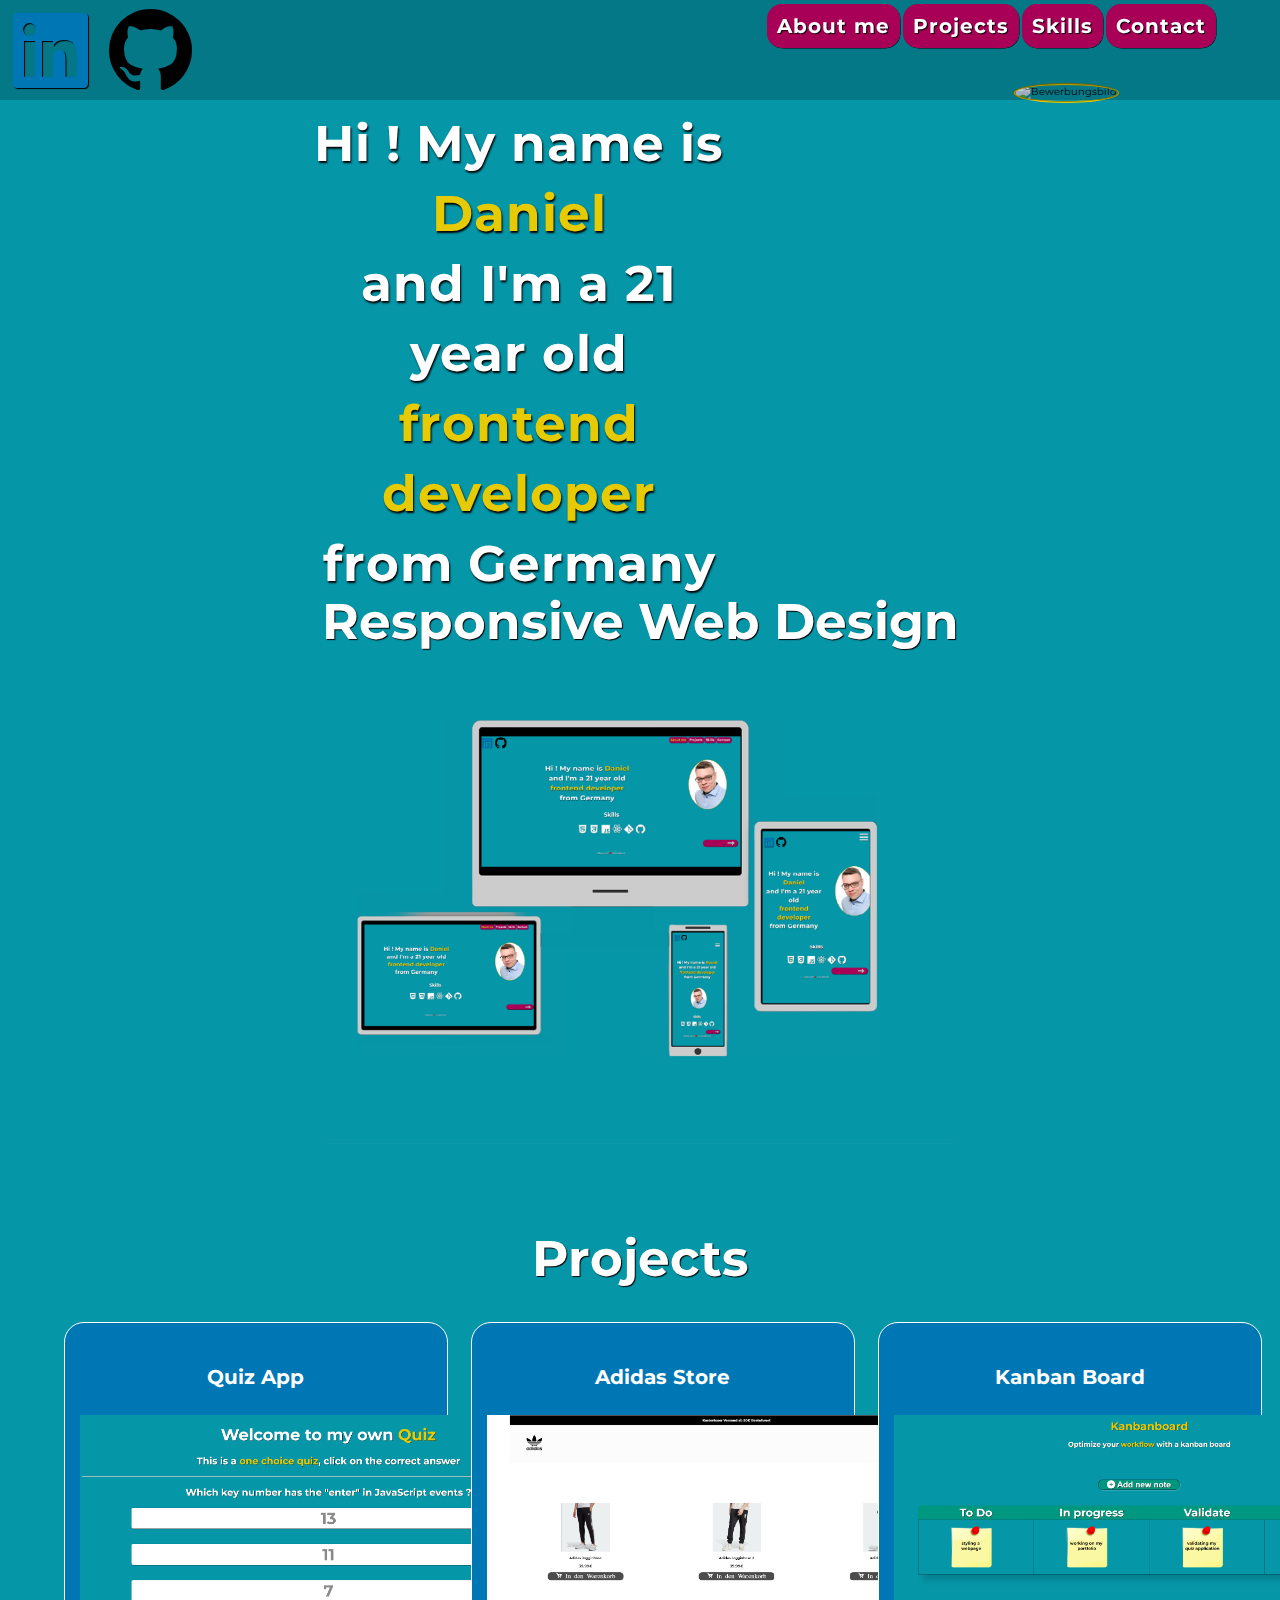
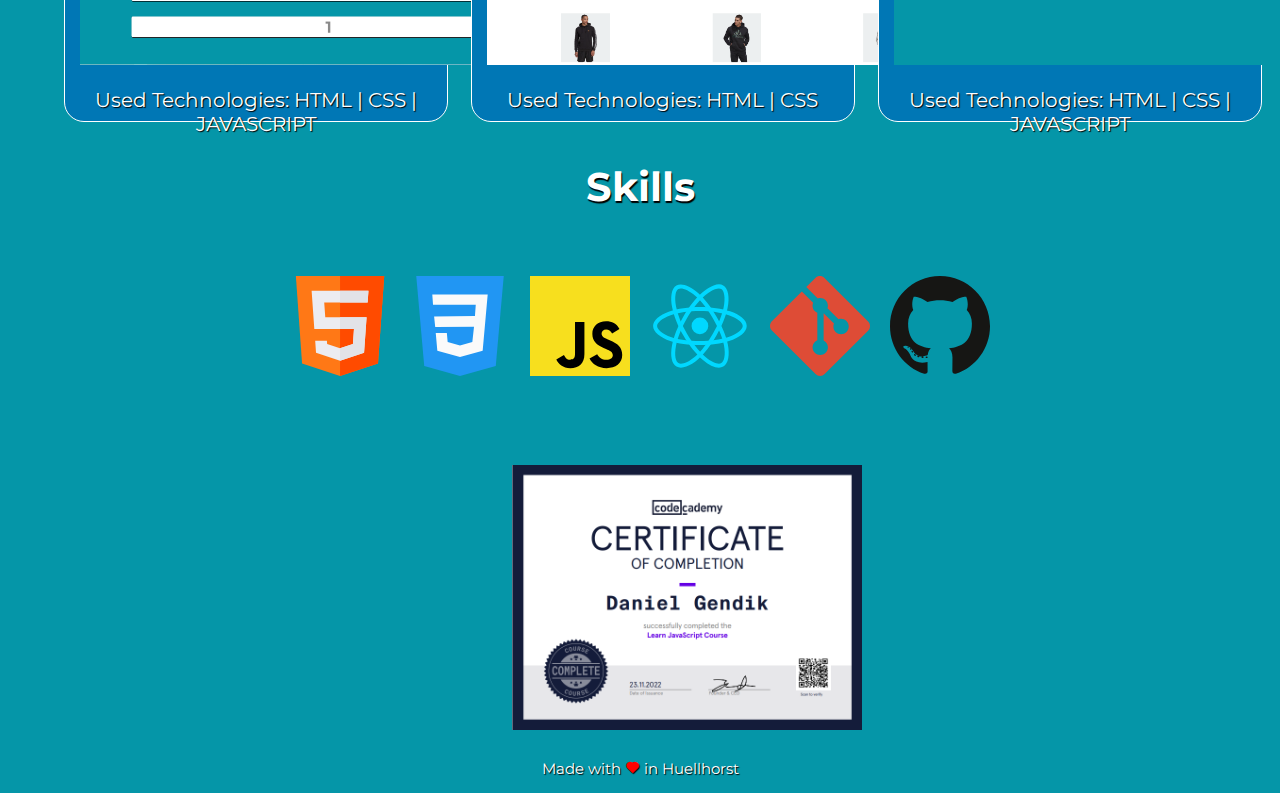
==== About me page/index.html @ 21ea40fb "final" ====
<!DOCTYPE html>
<html lang="en">
<head>
    <style>
        @import url('https://fonts.googleapis.com/css2?family=Lato:ital,wght@0,900;1,700;1,900&family=Montserrat:ital,wght@0,100;0,200;0,300;0,400;0,500;0,600;0,700;0,900;1,100;1,200;1,300;1,400;1,500;1,600;1,700;1,800;1,900&family=Poppins:wght@400;500;600;700&family=Quicksand:wght@300;400;500;600;700&family=Rubik+Dirt&display=swap');
        </style>
    <meta charset="UTF-8">
    <meta http-equiv="X-UA-Compatible" content="IE=edge">
    <meta name="viewport" content="width=device-width, initial-scale=1.0">
    <link rel="stylesheet" href="style.css">
    <link href='https://unpkg.com/boxicons@2.1.2/css/boxicons.min.css' rel='stylesheet'>
    <link rel="icon" type="image/x-icon" href="favicon-32x32.png">
    <script src="https://kit.fontawesome.com/0b2e7c2d7b.js" crossorigin="anonymous"></script>
    
    <title>Daniel Adrian Gendik | Homepage</title>
</head>
<body>
                
        <div class="github-linkedin-ctn">
    <a href="https://www.linkedin.com/in/daniel-gendik-b7b277254/" target="_blank"><i class='bx bxl-linkedin-square' id="linkedin"></i></a>
    <a href="https://github.com/danielgen01?tab=repositories" target="_blank"><i class='bx bxl-github' id="github-icon-href" title="github"></i></a>
        </div>



        <!-- NavBar on top right DESKTOP-->
    
    <nav>

       

        <ul id="navs">
        <a href="#aboutme">About me</a> 
        <a href="#projects">Projects</a>
        <a href="#skills">Skills</a>
        <a href=mailto:gendik38@gmail.com title="mailtoDaniel">Contact</a>
    </ul>



</nav>
    <!-- MOBILE PHONE MENU ICON -->
        
    <i class='bx bx-menu' id="menu-icon"></i>                                                     
    <div class="nav-bar-phone">
    <a href="#aboutme">About me</a>
    <a href="#projects">Projects</a>
    <a href="#skills">Skills</a>
    <a href=mailto:gendik38@gmail.com title="mailtoDaniel">Contact</a>

</div>
    
       



    <script>
        
          

        let toggleStatus = 0;
        
        let menuButton = document.getElementById('menu-icon');
        let menuList = document.querySelector('.nav-bar-phone');

        menuButton.addEventListener('click', ()=>{
            if(toggleStatus === 0){
                menuList.style.display = 'block';
                toggleStatus = 1;
            }else if(toggleStatus === 1){
                menuList.style.display = 'none';
                toggleStatus = 0;
            }
        });

          
 
 



 
 </script>
    
   
    

                    <!-- My person description in middle  -->

           
                
                    
                    
                <div id="aboutme" class="col-s-7 col-7">
                    <h2 id="description">Hi ! My name is  <span style="color: #e6cb04">Daniel</span><br> and I'm a 21 year old <br>
                        <span style="color: #e6cb04">frontend developer</span><br>from Germany</h2>

                    </div>
                    <!-- Picture for applying -->

                   
                        <div class="col-s-5 col-5" id="img-ctn">
            
                
                    <img src="Bewerbungsbild.jpg"
                    class="bewerbungsbild"
                    id="bewerbungsbild"
                    alt="Bewerbungsbild"
                 
                    />                         
                        </div>
                       
                        <div class="null">
                            <h1>TEst</h1>
                        </div>
            
                 <div class="responsive-design-ctn col-s-12 col-12" > 
                    <h1>Responsive Web Design</h1>

                <img src="Responsive Design Bewerbungspage.png" id="responsive-design-img">

            </div>


                <h1>Projects</h1>
            <div class="projects-ctn" id="projects">
                

                <div class="col-s-4 col-4 project1-ctn" >
                    <h4 style="color: #ffffff; text-align: center; font-size: 2rem; ">Quiz App</h4>
                <a href="https://quizappdanielg.netlify.app" target="_blank"><img src="quizapp.PNG" style="height:25rem ; text-align: center;"></a>
                <p style="font-size: 2rem; color: white; text-align: center; text-shadow: 1px 1px 1px #000000;">Used Technologies: HTML  |   CSS   |   JAVASCRIPT</p>

                 </div>

                 <div class="col-s-4 col-4 project1-ctn">
                    <h4 style="color: #ffffff; text-align: center; font-size: 2rem; ">Adidas Store</h4>
                    <a href="https://adidasstoredanielg.netlify.app" target="_blank"><img src="adidas store.PNG" style="height:25rem ; text-align: center;"></a>
                    <p style="font-size: 2rem; color: white; text-align: center; text-shadow: 1px 1px 1px #000000;">Used Technologies: HTML  |   CSS   </p>
    
                     </div>

                 <div class="col-s-4 col-4 project1-ctn">
                    <h4 style="color: #ffffff; text-align: center; font-size: 2rem; ">Kanban Board</h4>
                    <a href="https://daniel-gendik-kanban.netlify.app" target="_blank"><img src="kanbanapp screenshot.PNG" style="height:25rem ; text-align: center;"></a>
                    <p style="font-size: 2rem; color: white; text-align: center; text-shadow: 1px 1px 1px #000000;">Used Technologies: HTML  |   CSS   |   JAVASCRIPT</p>
    
                     </div>

                     



            </div>  <!-- Ende vom gesamten Div 'projects-ctn' -->


                  <!-- My skills + icons -->
                   
                        
                  <h3 style="text-align: center; " id="skillsh3"> Skills</h3>
                  <div class="skills-ctn col-s-12 col-12" id="skills">
                    
                    
                    <div class="skills-icons">
                        
                        <a href="https://de.wikipedia.org/wiki/Hypertext_Markup_Language" target="_blank"><img title="HTML" src="HTML Logo.svg" class="logo" ></a>
                        <a href="https://de.wikipedia.org/wiki/Cascading_Style_Sheets" target="_blank"><img title="CSS"  src="CSS Logo.svg" class="logo"></a>
                        <a href="https://en.wikipedia.org/wiki/JavaScript" target="_blank"><img title="JAVASCRIPT"  src="JS Logo.svg" class="logo"></a>
                        <a href="https://de.wikipedia.org/wiki/React" target="_blank"><img title="REACT"  src="React Logo.svg" class="logo"></a>
                        <a href="https://de.wikipedia.org/wiki/Git" target="_blank"><img title="GIT"  src="Git Logo.svg" class="logo"></a>
                        <a href="https://de.wikipedia.org/wiki/GitHub" target="_blank"><img title="GITHUB"  src="Github Logo.svg" class="logo"></a>
                </div>

                </div>
            
          
                            
                    <div class="certificates-ctn">
                        
                <a href="https://ibb.co/TvRtsTZ" target="_blank"> <img src="javascript certificate png.PNG" 
                    style="max-width: 35rem; max-height: auto; margin-left: 40%; margin-top: 5%;" id="certificate"></a>                   
                        </div>

        

    <footer> 
    <p id="made">Made with <i class='bx bxs-heart' id="heart" ></i > in Huellhorst</p>
    </footer>

    
</body>
---- About me page/style.css ----
*{
    box-sizing: border-box;
 }
 
/*
 colors:{
    ||   0596A8 -- Background
    ||   #e6cb04 -- yellow for accents
    ||  #A80056 --  magenta for accents
    ||   #5C0933 --  dark violet for accents
  ||
 }

 */
html{
  font-size: 10px;
}
body{
   
    background-color: #0596A8;
    margin:0; 
    font-family: 'Montserrat', sans-serif;
}


nav{
  display: flex;
  justify-content: flex-end;
  padding-top: 0.3%;
  margin-bottom: 5%;
 
  
  
}

#linkedin{
  color: #0077b5	;
  font-size: 10rem;
  float: left;
  text-shadow: 1px 1px 1px #000000;
   
  
}

.github-linkedin-ctn a:hover{
  background-color: #e6cb04;
}

.github-linkedin-ctn{
  position: fixed;
 
  
}


nav a{
  padding:10px;
  color:white;
  text-decoration: none;
  font-size: 20px;
  background-color: #A80056;
  border-radius: 1.5rem;
  letter-spacing: 0.1rem;
  box-shadow: 0.5px 0.5px 0.5px  #000000;
  font-weight: bold;
  text-shadow: 1px 1px 1px #000000;
 

}

nav a:hover{
  color: #e6cb04;
  transition: all 400ms ease-in ;
  box-shadow: 0.2rem 0.2rem 1rem lightblue;
  cursor: pointer;
  
}







#navs{
 margin-right: 5%;
  display: none;
  position: fixed;
  
 
 
}





#name{
  display: flex;
  justify-content: center;
  color: white;
  text-shadow: 1px 2px 1px #000000;
  font-size: 3rem;
}
    
#bewerbungsbild{
  border-radius: 50%;
  margin-left:50%;
  border:0.2rem groove #e6cb04;
  overflow: hidden;
  height: 35rem;
  width: auto;
  
  

  
}
  
#aboutme{
  padding-top: 0%;
  display: flex;
  justify-content: center;
  float:left;
  height:38rem;
 

}
h2{
  text-align: center;
  color: #ffffff;
  text-shadow:  1px 1.5px 2px #000000;
  font-size: 5rem;
  line-height: 7rem;
  letter-spacing: 0.1rem;

}

#aboutme p{
  text-align: center;
  color: white;
  text-shadow:  1px 2px 1px #000000;
  font-size: 2rem;
  z-index: 1;
 

}

h3{
 
  font-size: 4rem;
  color: white;
  text-shadow:  1px 2px 1px #000000;

}

.skills-ctn{
 
  color: white;
  text-align: center;
  height: 25rem;
  
}



.skills-icons {
 max-width: 10rem;
 max-height: 10rem;
 gap:20%;
 text-shadow: 1px 1px 1px #000000;
 display: flex;
 justify-content: center;
 
 
 
}

.logo{
  width: 10rem !important;
}



.skills-ctn{
  display: flex;
  justify-content: center;
  align-items: center; 
  padding-top: 5rem;
  height: 15rem;
}

.skills-icons :hover{
box-shadow: 0.2rem 0.2rem 1rem #e6cb04;
}




#made{
  color: white;
  text-shadow: 1px 1px 1px black;
  text-align: center;
  margin-top: 2%;
  font-size: 1.5rem;
}

#heart{
  color: red;
}

.arrow a{
  text-decoration: none;
}

#arrow-icon{
  display: flex;
  justify-content: flex-end;
  margin-right:10%;
}
    

#description{
 text-align: center;

}

#img-ctn{
 float:right;
 height: 38rem;
  
}



#menu-icon{
  font-size: 10rem;
  color: #ffffff;
  text-shadow: 1px 1px 1px #000000;
  display: block;
  float: right;
  z-index: 1050;
  position: fixed;
  right: 0%;
  
  
  
}

#menu-icon:hover{
  cursor: pointer;
 
}

#menu-icon:active{
  cursor: pointer;
  color: #e6cb04;
}

.nav-bar-phone{
  background-color: rgba(0, 0, 0, 0.9);
  height: 50rem;
  width: 90%;
  z-index: 100;
  margin:0;
  padding: 0;
  margin-top: 15%;
  overflow: visible;
  flex-wrap: nowrap;
  gap:5px;
  display: none;
  border-radius: 2rem;
  position: fixed;
  
  
  }

.nav-bar-phone a{
  display: block;
  justify-content: center;
  align-items: center;
  font-size: 4rem;
  color: #ffffff;
  display: flex;
  padding: 1rem;
  z-index: 100;
  padding-top:6%;
  text-decoration: none;
  
 
 
  
}

.nav-bar-phone a:hover{
  color: #e6cb04;
}


.nav-bar-phone a:active{
  color: #e6cb04;
  transform: translateY(0);
}

 a.active {
  color:#e6cb04 ;
}

#github-icon-href {
  color: #000000	;
  font-size: 10rem;
  float: left;
  
  
  
}
.null{
  visibility: hidden;
}

.responsive-design-ctn{
  text-align: center;
  color: white;
  font-size: 2rem;
  text-shadow: 1px 1px 1px #000000;
  margin-bottom: 5%;
  
  
  
}
#responsive-design-img{
  max-width: 50%;
  max-height: 30%;
  
}

.projects-ctn{
  height: 40rem;
  display: flex;
  width: 90%;
  margin-left:5%;
  gap: 2%;
}

h1{
  font-size: 5rem;
  color: white;
  text-shadow: 1px 1px 1px #000000;
  text-align: center;
  
}

.project1-ctn{
  border: 1px solid #ffffff;
  background-color: #0077b5;
  border-radius: 2rem;
 
}

.project1-ctn:hover{
  background-color: #0a0a0a;
  box-shadow: 1px 1px 1px #000000;
}


 [class*="col-"] {
    padding: 1.5rem;
    

   
    
  }
  
  @media only screen and (min-width: 300px) and (max-width: 480px) {    
/* For mobile phones: */
[class*="col-"] {
    width: 100%;
    margin-top: 10%;
    

    
  }



  html{
    font-size: 5.5px;
    margin-right:5%;
    margin-left:5%;
  }



 

  h2{
    letter-spacing: normal;
  }

    #bewerbungsbild{
      right: 50%;
      height: auto;
      width: auto;
      margin-bottom: 20%;
      
    }

    #img-ctn{
      padding-right: 30%;
      display: flex;
      align-items: center;
      
    }

    #arrows{
      margin-top: 4%;
    }
      
    .arrow{
      width: 20rem;
      height: auto;
    }

  nav{
    width:100%;
    
  
    }

  #aboutme{
    display: flex;
    justify-content: center;
  }

  #made{
    font-size: 3rem;
  }

  #linkedin{
  margin-top: 10%;
  }

  #github-icon-href{
    margin-top: 10%;
  }

  .projects-ctn{
    flex-wrap: wrap;
    margin-bottom: 120%;
  }
  #certificate{
   display: none;
  }

  .skills-icons{
    margin-bottom: 10% !important;
    max-height: 10rem;
    max-width: 10rem;
    float: left;
  }

  #skillsh3{
    padding-top: 70% !important; 
  }
 
  }
  

  



   /* For tablets: */

@media only screen and (min-width: 481px) and (max-width: 950px) {

  [class*="col-"] {
    width: 100%;
    margin-top: 10%;
    

    
  }

   
    .col-s-1 {width: 8.33%;}
    .col-s-2 {width: 16.66%;}
    .col-s-3 {width: 25%;}
    .col-s-4 {width: 33.33%;}
    .col-s-5 {width: 41.66%;}
    .col-s-6 {width: 50%;}
    .col-s-7 {width: 58.33%;}
    .col-s-8 {width: 66.66%;}
    .col-s-9 {width: 75%;}
    .col-s-10 {width: 83.33%;}
    .col-s-11 {width: 91.66%;}
    .col-s-12 {width: 100%;}



    
  html{
    font-size: 8.5px;
    margin-right:5%;
    margin-left:5%;
  }
  .projects-ctn{
    display: flex;
    flex-direction: column;
    margin-bottom: 120%;
    
    
  }
.project1-ctn{
  display: flex;
  width: 100%;
}

.project1-ctn h4{
  display: flex;
  align-items: center;
  margin-right: 1%;
}

.project1-ctn p{
  font-size: 1.6rem !important;
}
  #navs{
    display: none;
  }

  #linkedin{
  margin-top: 5%;
  }

  #github-icon-href{
    margin-top: 5%;
  }
 
 

 #img-ctn{
  padding-right: 25%;
 }

 #bewerbungsbild{
  height: 40rem;
  width: auto;
 }

 .skills-icons h3{
  padding-top: 80%;
 }

 #certificate{
  display: none;
 }

  }

    

  
  
  @media only screen and (min-width: 950px) {
    /* For desktop: */
    .col-1 {width: 8.33%;}
    .col-2 {width: 16.66%;}
    .col-3 {width: 25%;}
    .col-4 {width: 33.33%;}
    .col-5 {width: 41.66%;}
    .col-6 {width: 50%;}
    .col-7 {width: 58.33%;}
    .col-8 {width: 66.66%;}
    .col-9 {width: 75%;}
    .col-10 {width: 83.33%;}
    .col-11 {width: 91.66%;}
    .col-12 {width: 100%;}

    #navs{
      display: block;
    }

    #menu-icon{
      display: none;
      
      
    }

    .github-linkedin-ctn{
      background-color: rgba(0, 0, 0, 0.2);
      width: 100%;
    }
    #aboutme{
      padding-left:24%;
    }
  
   

      
}
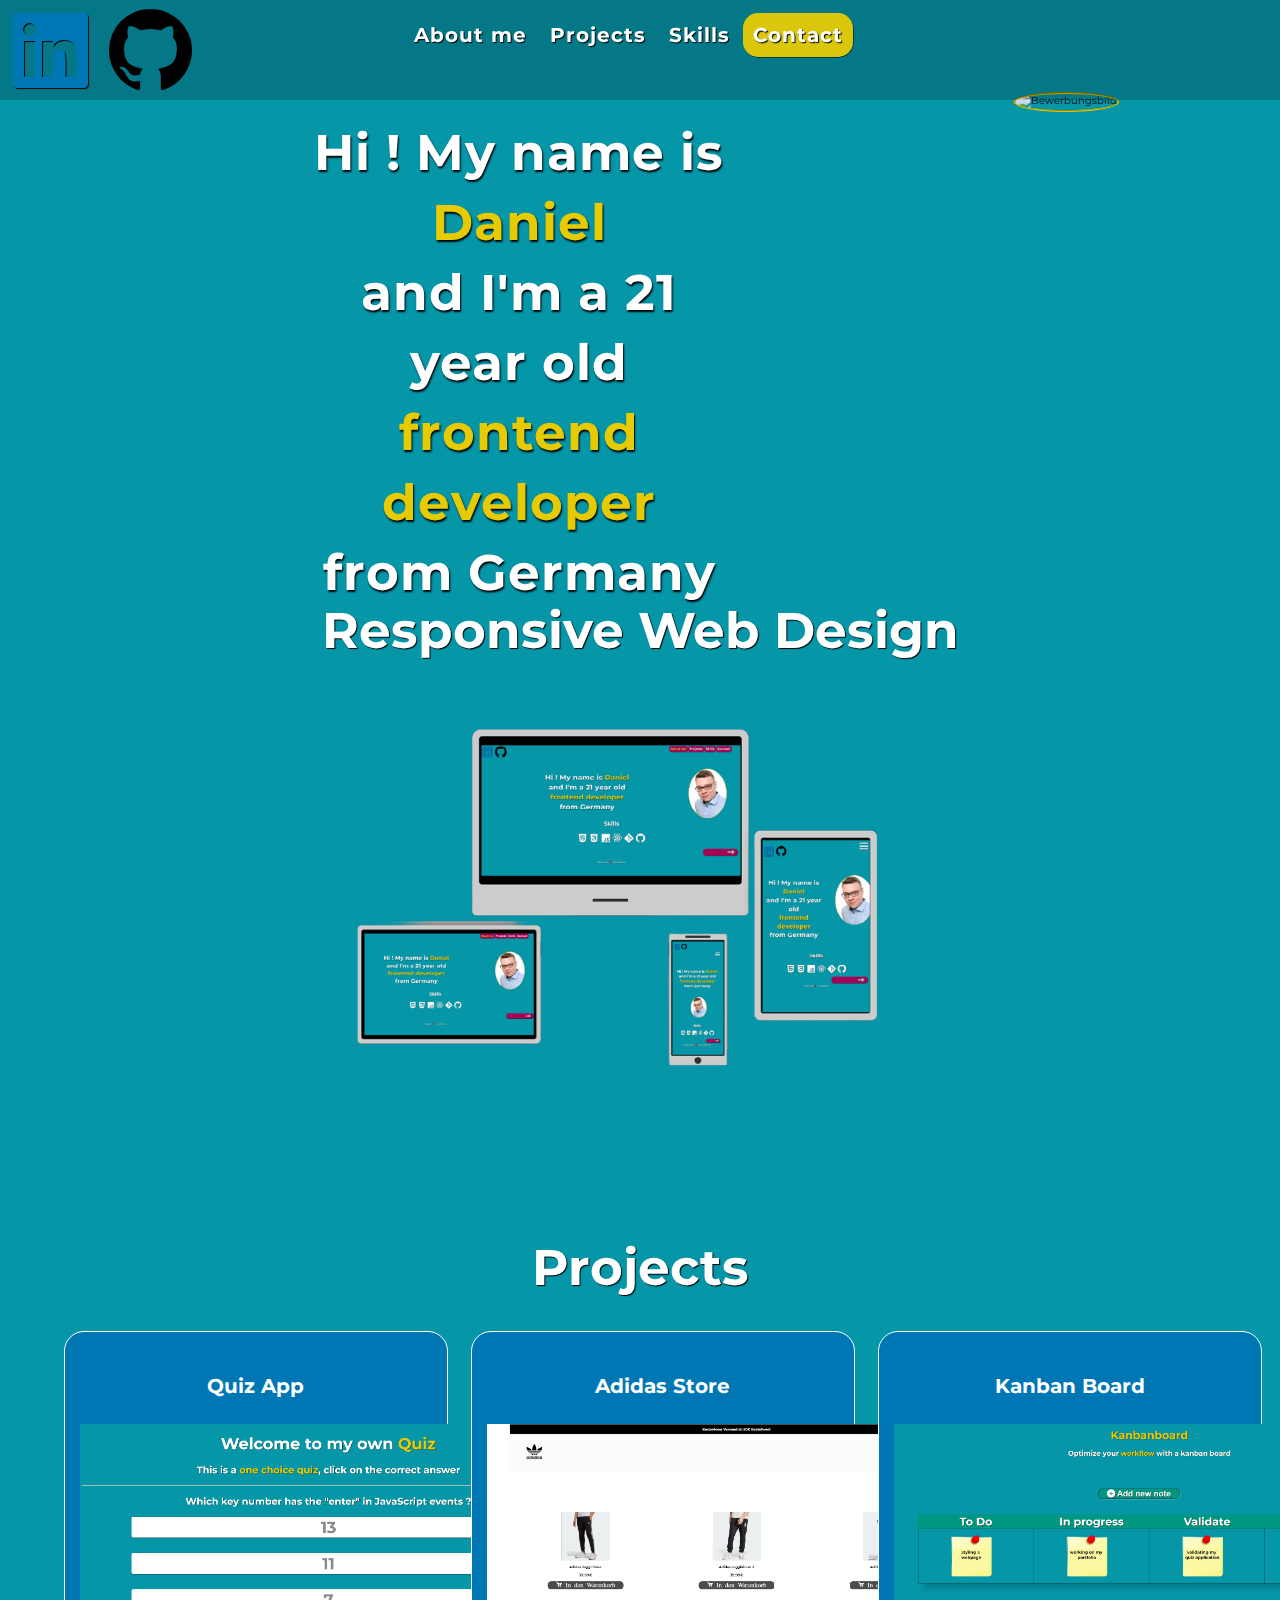
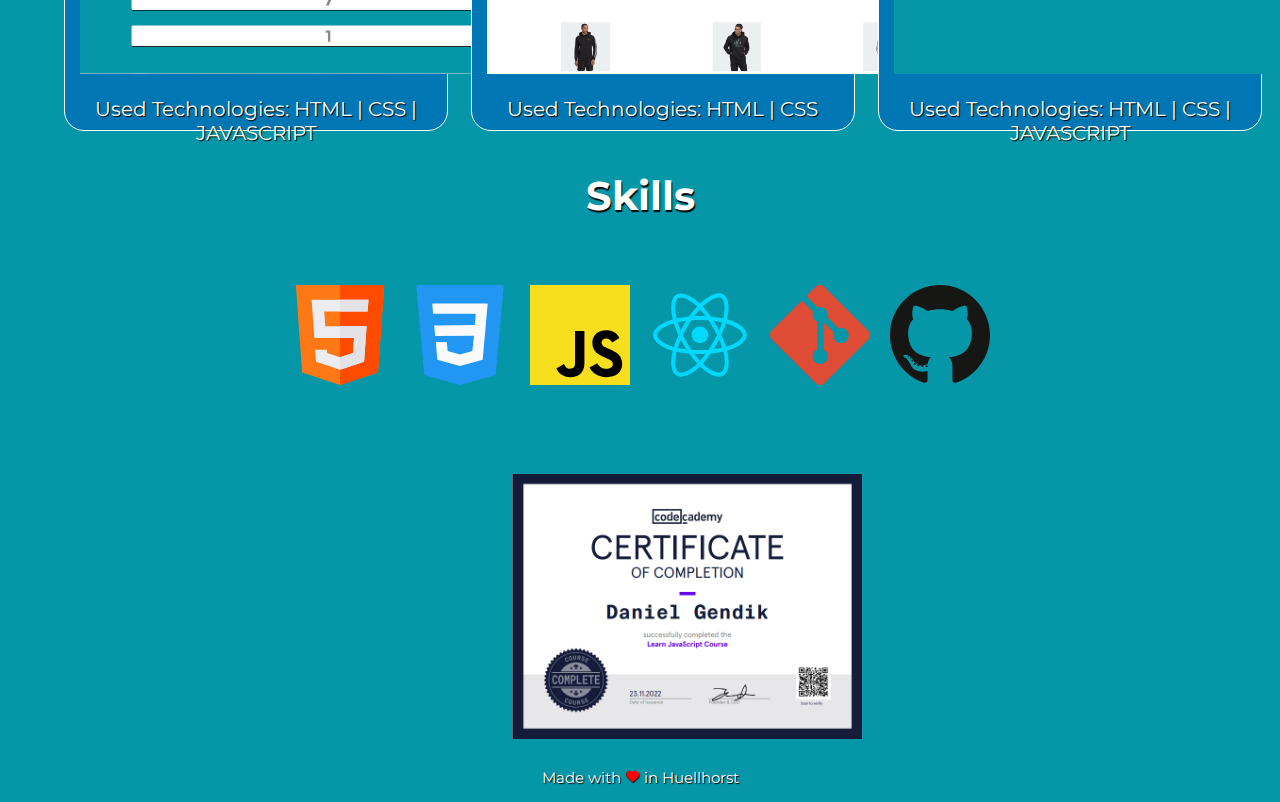
==== commit d2a1166b: "Navbar style changes" ====
--- a/About me page/index.html
+++ b/About me page/index.html
@@ -33,7 +33,7 @@
         <a href="#aboutme">About me</a> 
         <a href="#projects">Projects</a>
         <a href="#skills">Skills</a>
-        <a href=mailto:gendik38@gmail.com title="mailtoDaniel">Contact</a>
+        <a href=mailto:gendik38@gmail.com title="mailtoDaniel" id="contact-btn">Contact</a>
     </ul>
 
 
--- a/About me page/style.css
+++ b/About me page/style.css
@@ -25,9 +25,10 @@
 
 nav{
   display: flex;
-  justify-content: flex-end;
-  padding-top: 0.3%;
+  justify-content:center;
+  padding-top: 1%;
   margin-bottom: 5%;
+  
  
   
   
@@ -58,21 +59,32 @@
   color:white;
   text-decoration: none;
   font-size: 20px;
-  background-color: #A80056;
-  border-radius: 1.5rem;
   letter-spacing: 0.1rem;
-  box-shadow: 0.5px 0.5px 0.5px  #000000;
   font-weight: bold;
   text-shadow: 1px 1px 1px #000000;
- 
+  
+  
 
 }
 
 nav a:hover{
   color: #e6cb04;
+  text-shadow: 1px 1px 1px #000000;
   transition: all 400ms ease-in ;
-  box-shadow: 0.2rem 0.2rem 1rem lightblue;
   cursor: pointer;
+  
+}
+
+#contact-btn{
+  font-size: 20px;
+  background-color: rgba(230, 203, 4, 0.95);
+  box-shadow: 0.5px 0.5px 0.5px  #000000;
+  border-radius: 1.5rem;
+  
+}
+
+#contact-btn:hover{
+  color: #0596A8;
   
 }
 
@@ -86,6 +98,7 @@
  margin-right: 5%;
   display: none;
   position: fixed;
+ 
   
  
  
@@ -190,7 +203,7 @@
 }
 
 .skills-icons :hover{
-box-shadow: 0.2rem 0.2rem 1rem #e6cb04;
+box-shadow: 0.2rem 0.2rem 1rem lightblue;
 }
 
 
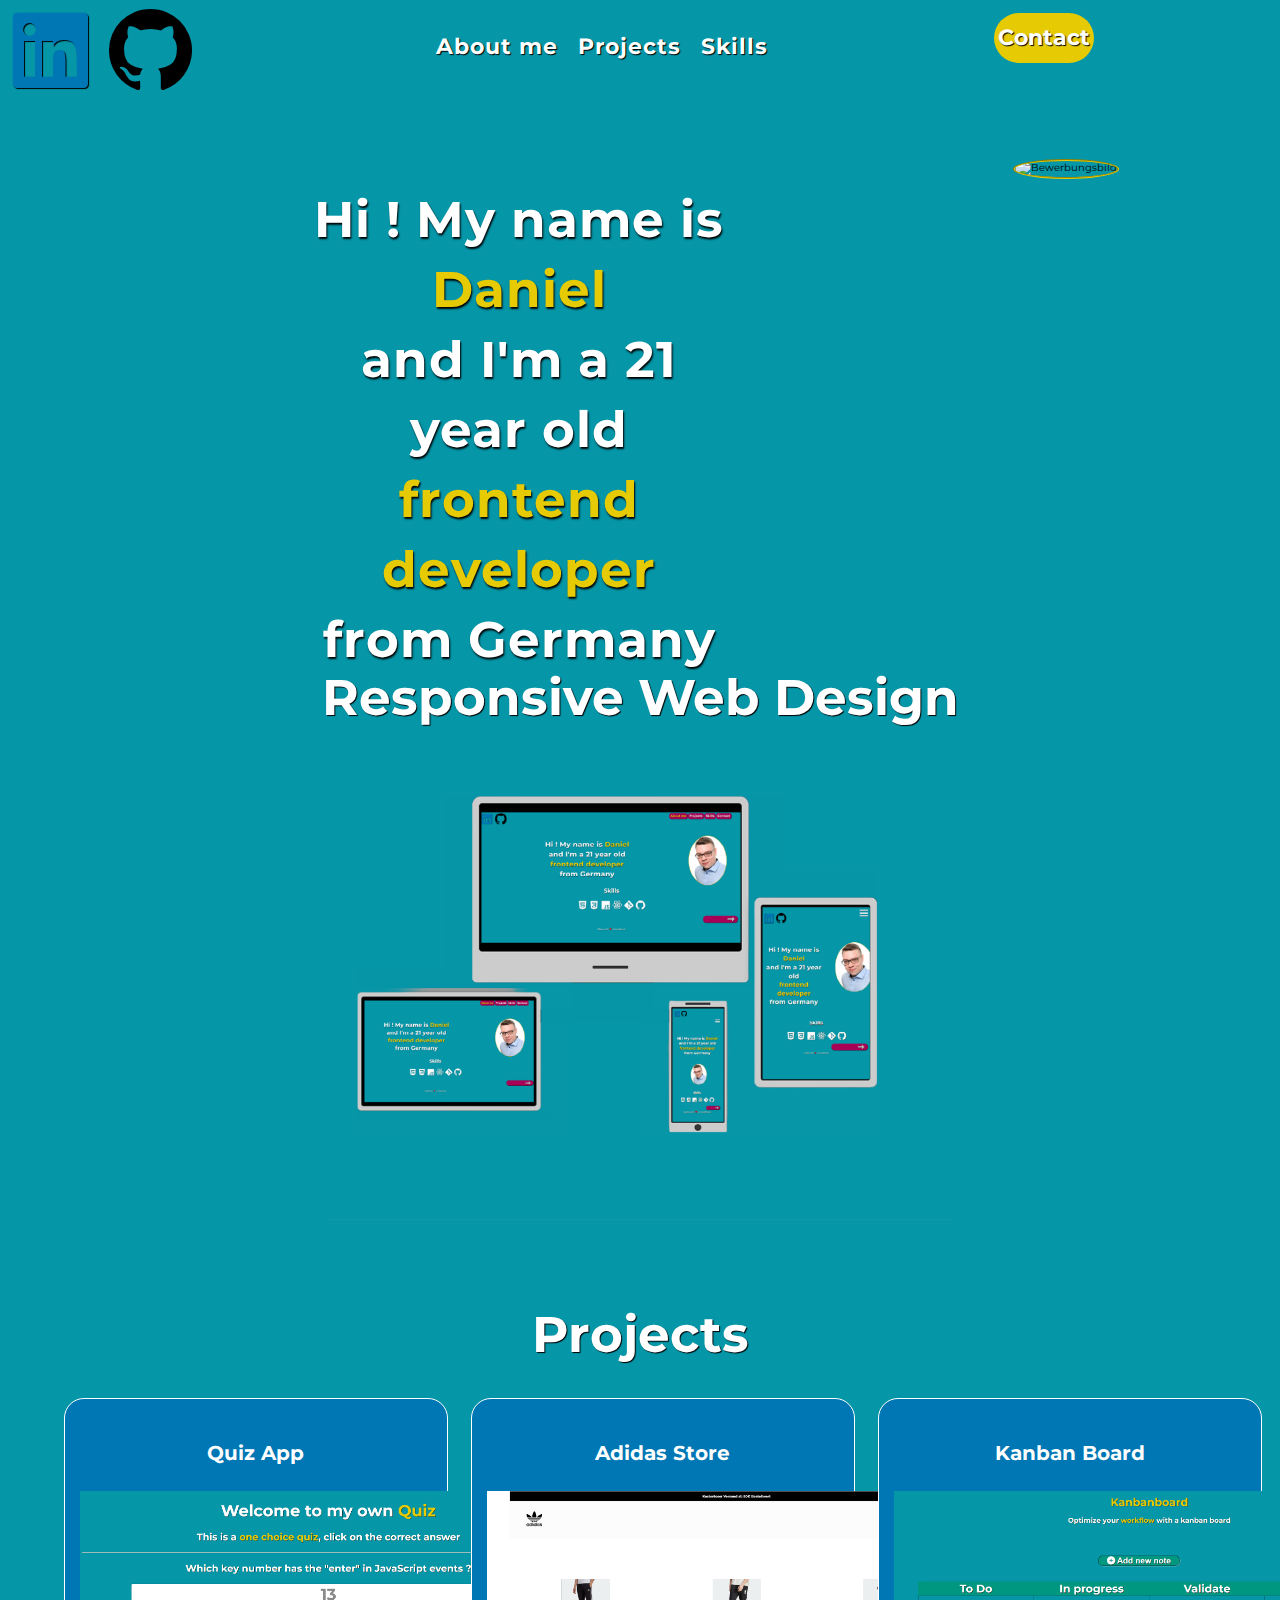
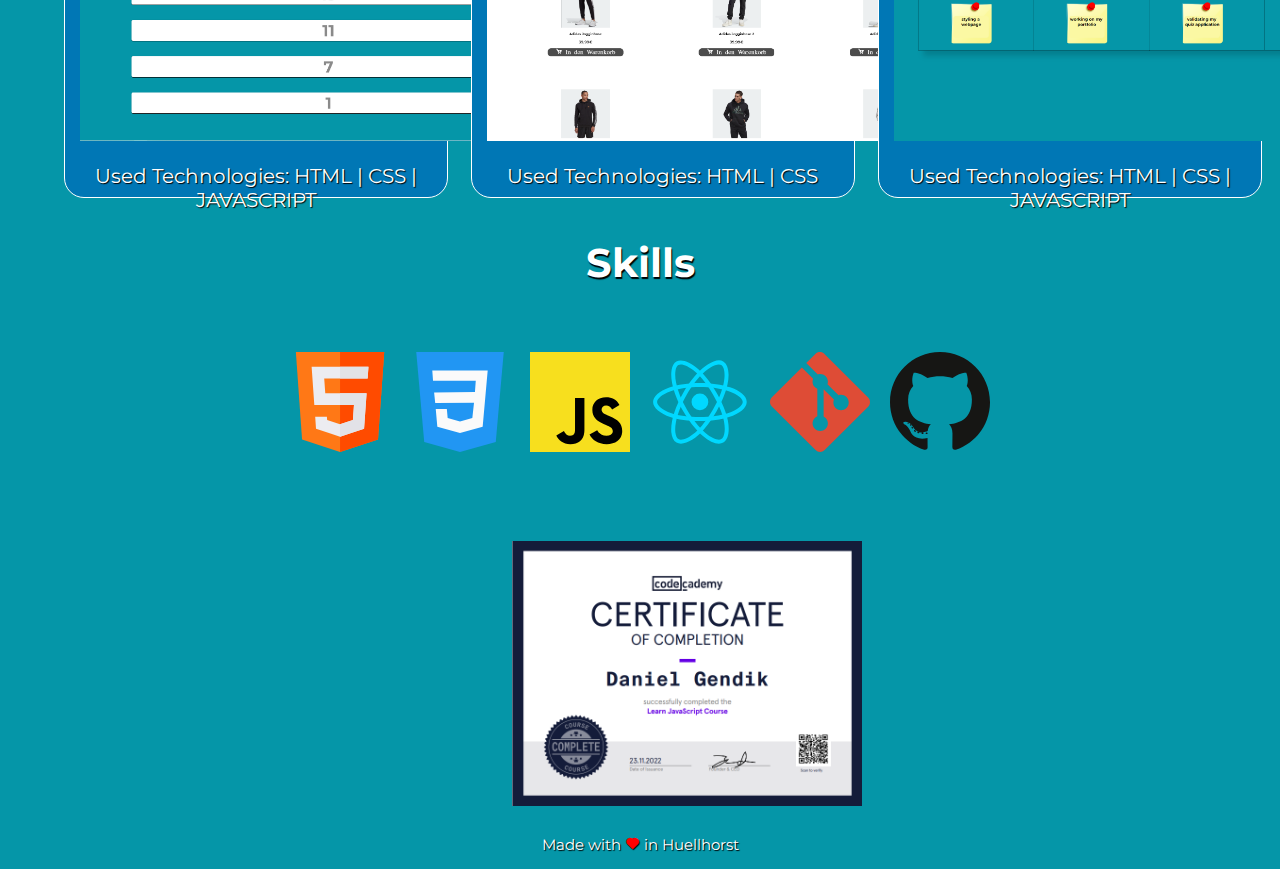
==== commit 5140742f: "Portfolio Changes styling" ====
--- a/About me page/index.html
+++ b/About me page/index.html
@@ -33,12 +33,13 @@
         <a href="#aboutme">About me</a> 
         <a href="#projects">Projects</a>
         <a href="#skills">Skills</a>
+    </ul>
         <a href=mailto:gendik38@gmail.com title="mailtoDaniel" id="contact-btn">Contact</a>
-    </ul>
+    
 
 
 
-</nav>
+
     <!-- MOBILE PHONE MENU ICON -->
         
     <i class='bx bx-menu' id="menu-icon"></i>                                                     
@@ -50,8 +51,7 @@
 
 </div>
     
-       
-
+</nav>
 
 
     <script>
@@ -106,6 +106,7 @@
                     class="bewerbungsbild"
                     id="bewerbungsbild"
                     alt="Bewerbungsbild"
+                    
                  
                     />                         
                         </div>
--- a/About me page/style.css
+++ b/About me page/style.css
@@ -4,7 +4,7 @@
  
 /*
  colors:{
-    ||   0596A8 -- Background
+    ||   -- Background
     ||   #e6cb04 -- yellow for accents
     ||  #A80056 --  magenta for accents
     ||   #5C0933 --  dark violet for accents
@@ -47,18 +47,19 @@
   background-color: #e6cb04;
 }
 
-.github-linkedin-ctn{
-  position: fixed;
- 
-  
-}
-
-
-nav a{
+#navs{
+  display: flex;
+  justify-content: center !important;
+  align-items: center;
+  margin-right: 5%;
+}
+
+
+#navs a{
   padding:10px;
   color:white;
   text-decoration: none;
-  font-size: 20px;
+  font-size: 2.2rem;
   letter-spacing: 0.1rem;
   font-weight: bold;
   text-shadow: 1px 1px 1px #000000;
@@ -67,7 +68,7 @@
 
 }
 
-nav a:hover{
+#navs a:hover{
   color: #e6cb04;
   text-shadow: 1px 1px 1px #000000;
   transition: all 400ms ease-in ;
@@ -76,32 +77,27 @@
 }
 
 #contact-btn{
-  font-size: 20px;
-  background-color: rgba(230, 203, 4, 0.95);
-  box-shadow: 0.5px 0.5px 0.5px  #000000;
-  border-radius: 1.5rem;
-  
+  
+  text-decoration: none;
+  font-size: 2.2rem;
+  color: white;
+  font-weight: bold;
+  text-shadow: 1px 1px 1px #000000;
+  display: flex;
+  justify-content: center;
+  align-items: center;
+  background-color: #e6cb04;
+  border-radius: 5rem;
+  width: 10rem;
+  height: 5rem;
+  margin-left: 15%;
 }
 
 #contact-btn:hover{
-  color: #0596A8;
-  
-}
-
-
-
-
-
-
-
-#navs{
- margin-right: 5%;
-  display: none;
-  position: fixed;
- 
-  
- 
- 
+  color: #0596A8 !important;
+  transition: 500ms;
+  
+  
 }
 
 
@@ -254,6 +250,7 @@
   z-index: 1050;
   position: fixed;
   right: 0%;
+  top: 5%;
   
   
   
@@ -375,6 +372,9 @@
 }
 
 
+
+
+
  [class*="col-"] {
     padding: 1.5rem;
     
@@ -413,7 +413,7 @@
       right: 50%;
       height: auto;
       width: auto;
-      margin-bottom: 20%;
+      
       
     }
 
@@ -424,19 +424,20 @@
       
     }
 
-    #arrows{
-      margin-top: 4%;
-    }
-      
-    .arrow{
-      width: 20rem;
-      height: auto;
-    }
+   
 
   nav{
     width:100%;
     
   
+    }
+
+    #navs{
+      display: none;
+    }
+
+    #contact-btn{
+      display: none;
     }
 
   #aboutme{
@@ -516,6 +517,8 @@
     margin-right:5%;
     margin-left:5%;
   }
+
+  
   .projects-ctn{
     display: flex;
     flex-direction: column;
@@ -589,9 +592,7 @@
     .col-11 {width: 91.66%;}
     .col-12 {width: 100%;}
 
-    #navs{
-      display: block;
-    }
+      
 
     #menu-icon{
       display: none;
@@ -600,7 +601,7 @@
     }
 
     .github-linkedin-ctn{
-      background-color: rgba(0, 0, 0, 0.2);
+      /* background-color: rgba(0, 0, 0, 0.1); */
       width: 100%;
     }
     #aboutme{
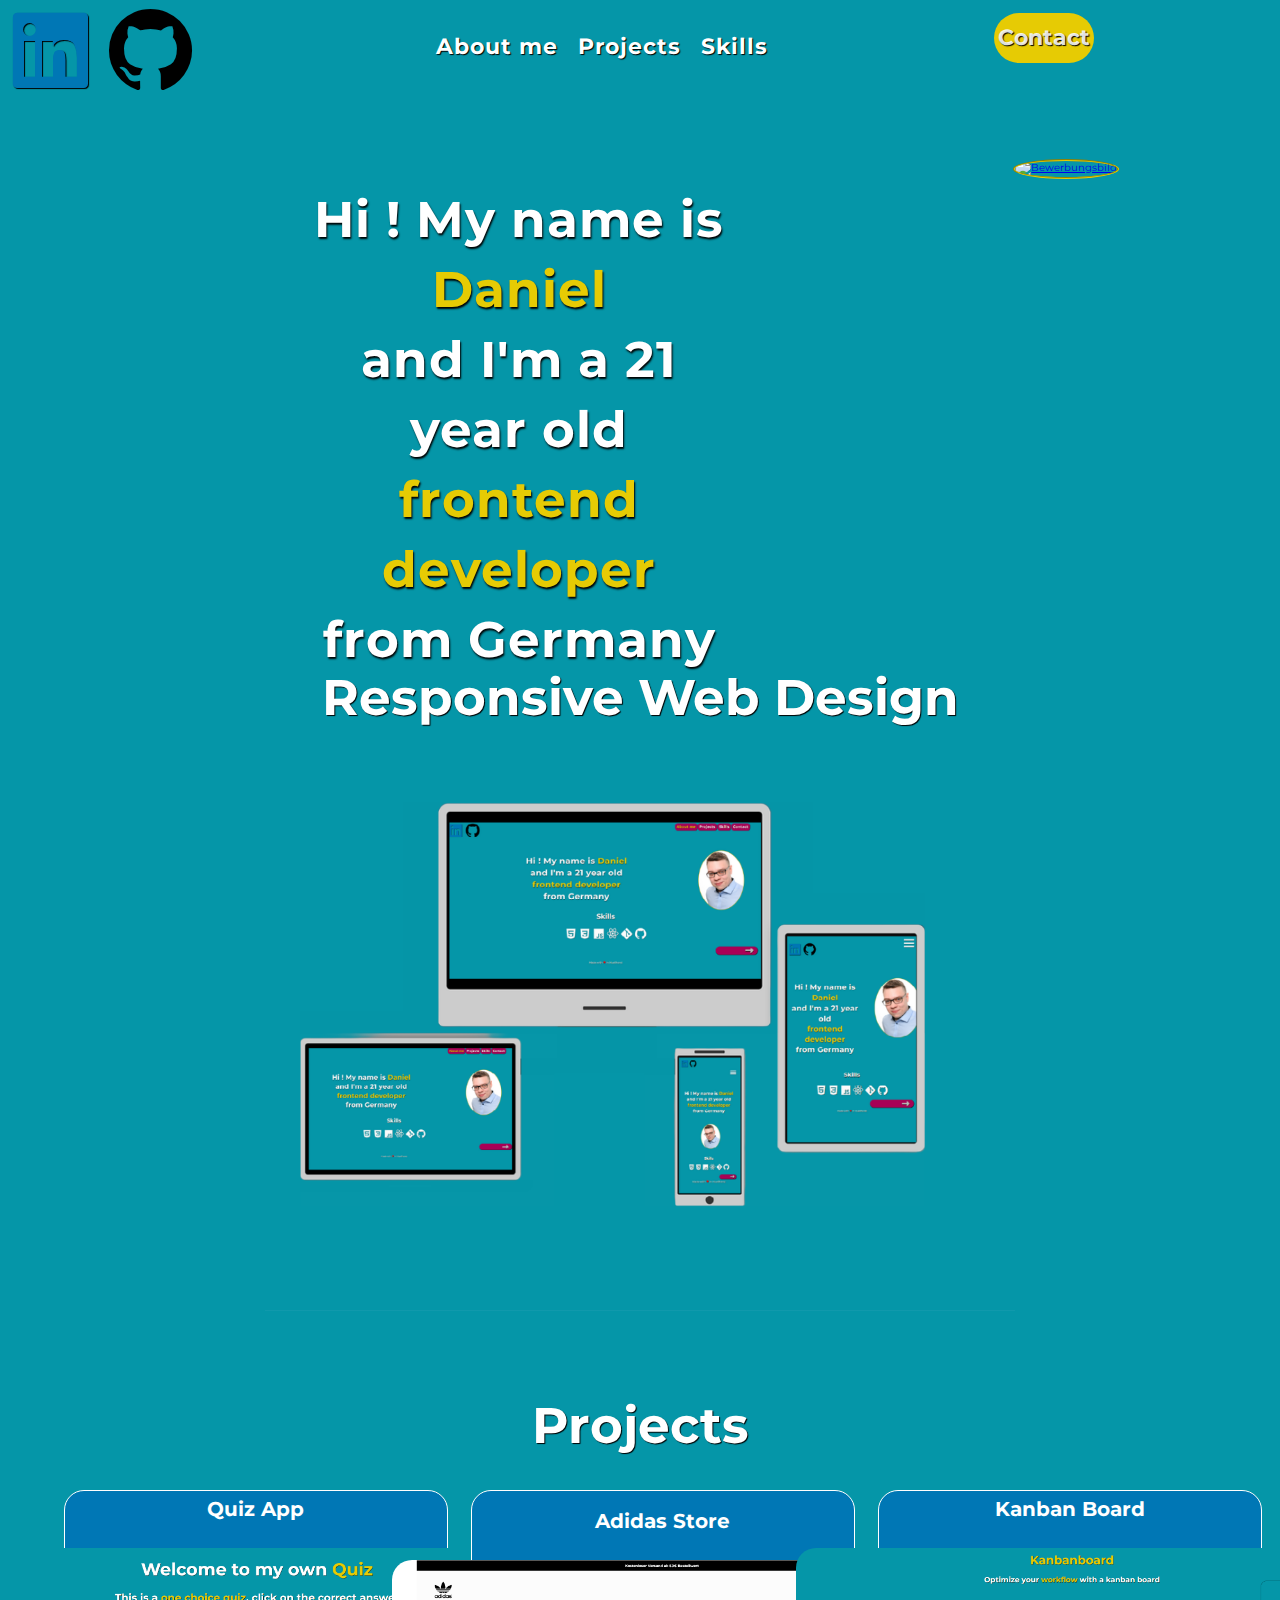
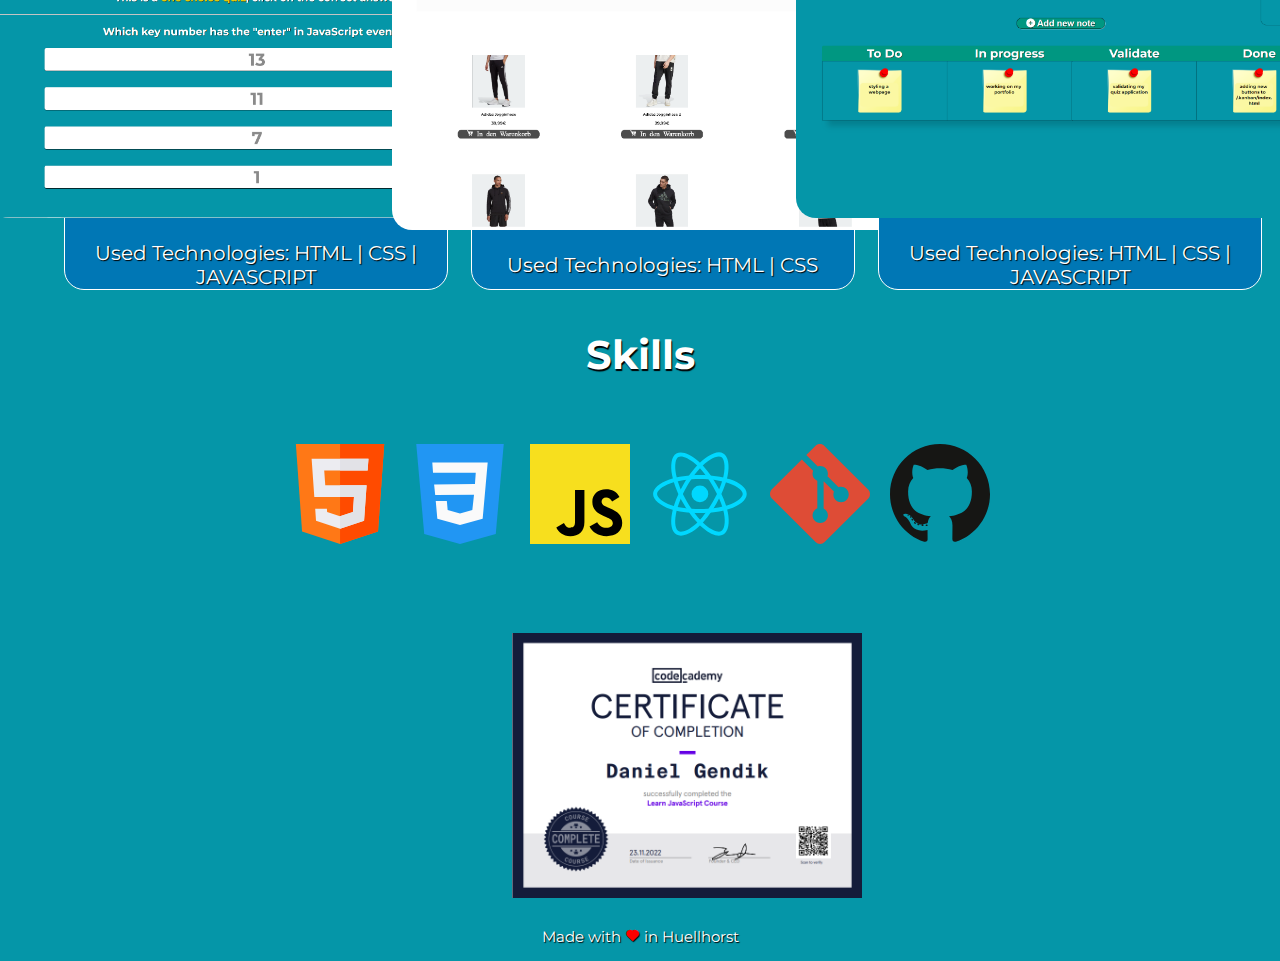
==== commit ca3d1b0e: "editing css breakpoints" ====
--- a/About me page/index.html
+++ b/About me page/index.html
@@ -96,19 +96,26 @@
                         <span style="color: #e6cb04">frontend developer</span><br>from Germany</h2>
 
                     </div>
+
                     <!-- Picture for applying -->
 
                    
                         <div class="col-s-5 col-5" id="img-ctn">
             
                 
-                    <img src="Bewerbungsbild.jpg"
+                   <a href="https://ibb.co/VNdvb8j" 
+                   target="_blank">
+                   
+                   <img src="Bewerbungsbild.jpg"
                     class="bewerbungsbild"
                     id="bewerbungsbild"
                     alt="Bewerbungsbild"
+                   
+                    
                     
                  
-                    />                         
+                    />
+                </a>                 
                         </div>
                        
                         <div class="null">
@@ -127,23 +134,23 @@
             <div class="projects-ctn" id="projects">
                 
 
-                <div class="col-s-4 col-4 project1-ctn" >
+                <div class="col-s-4 col-4 project-ctn" style="display: flex; flex-direction: column; justify-content: center; align-items: center;">
                     <h4 style="color: #ffffff; text-align: center; font-size: 2rem; ">Quiz App</h4>
-                <a href="https://quizappdanielg.netlify.app" target="_blank"><img src="quizapp.PNG" style="height:25rem ; text-align: center;"></a>
+                <a href="https://quizappdanielg.netlify.app" target="_blank"><img src="quizapp.PNG" style="height:27rem ; text-align: center; border-radius: 2rem;"></a>
                 <p style="font-size: 2rem; color: white; text-align: center; text-shadow: 1px 1px 1px #000000;">Used Technologies: HTML  |   CSS   |   JAVASCRIPT</p>
 
                  </div>
 
-                 <div class="col-s-4 col-4 project1-ctn">
+                 <div class="col-s-4 col-4 project-ctn"  style="display: flex; flex-direction: column; justify-content: center; align-items: center; "> 
                     <h4 style="color: #ffffff; text-align: center; font-size: 2rem; ">Adidas Store</h4>
-                    <a href="https://adidasstoredanielg.netlify.app" target="_blank"><img src="adidas store.PNG" style="height:25rem ; text-align: center;"></a>
+                    <a href="https://adidasstoredanielg.netlify.app" target="_blank"><img src="adidas store.PNG" style="height:27rem ; text-align: center; border-radius: 2rem;"></a>
                     <p style="font-size: 2rem; color: white; text-align: center; text-shadow: 1px 1px 1px #000000;">Used Technologies: HTML  |   CSS   </p>
     
                      </div>
 
-                 <div class="col-s-4 col-4 project1-ctn">
+                 <div class="col-s-4 col-4 project-ctn"  style="display: flex; flex-direction: column; justify-content: center; align-items: center;">
                     <h4 style="color: #ffffff; text-align: center; font-size: 2rem; ">Kanban Board</h4>
-                    <a href="https://daniel-gendik-kanban.netlify.app" target="_blank"><img src="kanbanapp screenshot.PNG" style="height:25rem ; text-align: center;"></a>
+                    <a href="https://daniel-gendik-kanban.netlify.app" target="_blank"><img src="kanbanapp screenshot.PNG" style="height:27rem ; text-align: center; border-radius: 2rem;" ></a>
                     <p style="font-size: 2rem; color: white; text-align: center; text-shadow: 1px 1px 1px #000000;">Used Technologies: HTML  |   CSS   |   JAVASCRIPT</p>
     
                      </div>
--- a/About me page/style.css
+++ b/About me page/style.css
@@ -80,7 +80,7 @@
   
   text-decoration: none;
   font-size: 2.2rem;
-  color: white;
+  color: rgba(255, 255, 255, 0.88);
   font-weight: bold;
   text-shadow: 1px 1px 1px #000000;
   display: flex;
@@ -94,7 +94,8 @@
 }
 
 #contact-btn:hover{
-  color: #0596A8 !important;
+  color: rgba(255, 255, 255, 1) !important;
+  text-shadow: 1px 1px 1px #000000;
   transition: 500ms;
   
   
@@ -338,8 +339,8 @@
   
 }
 #responsive-design-img{
-  max-width: 50%;
-  max-height: 30%;
+  width: 60%;
+  height: 50%;
   
 }
 
@@ -359,14 +360,14 @@
   
 }
 
-.project1-ctn{
+.project-ctn{
   border: 1px solid #ffffff;
   background-color: #0077b5;
   border-radius: 2rem;
  
 }
 
-.project1-ctn:hover{
+.project-ctn:hover{
   background-color: #0a0a0a;
   box-shadow: 1px 1px 1px #000000;
 }
@@ -402,7 +403,11 @@
   }
 
 
-
+  #responsive-design-img{
+
+    width: 100%;
+    height: auto;
+  }
  
 
   h2{
@@ -410,15 +415,17 @@
   }
 
     #bewerbungsbild{
-      right: 50%;
-      height: auto;
-      width: auto;
+      
+      height: 10%;
+      width: 70%;
+      display: flex;
+      justify-content: center;
       
       
     }
 
     #img-ctn{
-      padding-right: 30%;
+      margin-right: 22rem;
       display: flex;
       align-items: center;
       
@@ -485,7 +492,7 @@
 
    /* For tablets: */
 
-@media only screen and (min-width: 481px) and (max-width: 950px) {
+@media only screen and (min-width: 481px) and (max-width: 949px) {
 
   [class*="col-"] {
     width: 100%;
@@ -526,18 +533,18 @@
     
     
   }
-.project1-ctn{
+.project-ctn{
   display: flex;
   width: 100%;
 }
 
-.project1-ctn h4{
+.project-ctn h4{
   display: flex;
   align-items: center;
   margin-right: 1%;
 }
 
-.project1-ctn p{
+.project-ctn p{
   font-size: 1.6rem !important;
 }
   #navs{
@@ -568,6 +575,10 @@
  }
 
  #certificate{
+  display: none;
+ }
+
+ #contact-btn{
   display: none;
  }
 
@@ -611,4 +622,26 @@
    
 
       
+}
+
+
+/* Extra small devices (phones, 600px and down) */
+@media only screen and (max-width: 600px) {
+  
+}
+/* Small devices (portrait tablets and large phones, 600px and up) */
+@media only screen and (min-width: 600px) {
+  
+}
+/* Medium devices (landscape tablets, 768px and up) */
+@media only screen and (min-width: 768px) {
+  
+}
+/* Large devices (laptops/desktops, 992px and up) */
+@media only screen and (min-width: 992px) {
+  
+}
+/* Extra large devices (large laptops and desktops, 1200px and up) */
+@media only screen and (min-width: 1200px) {
+  
 }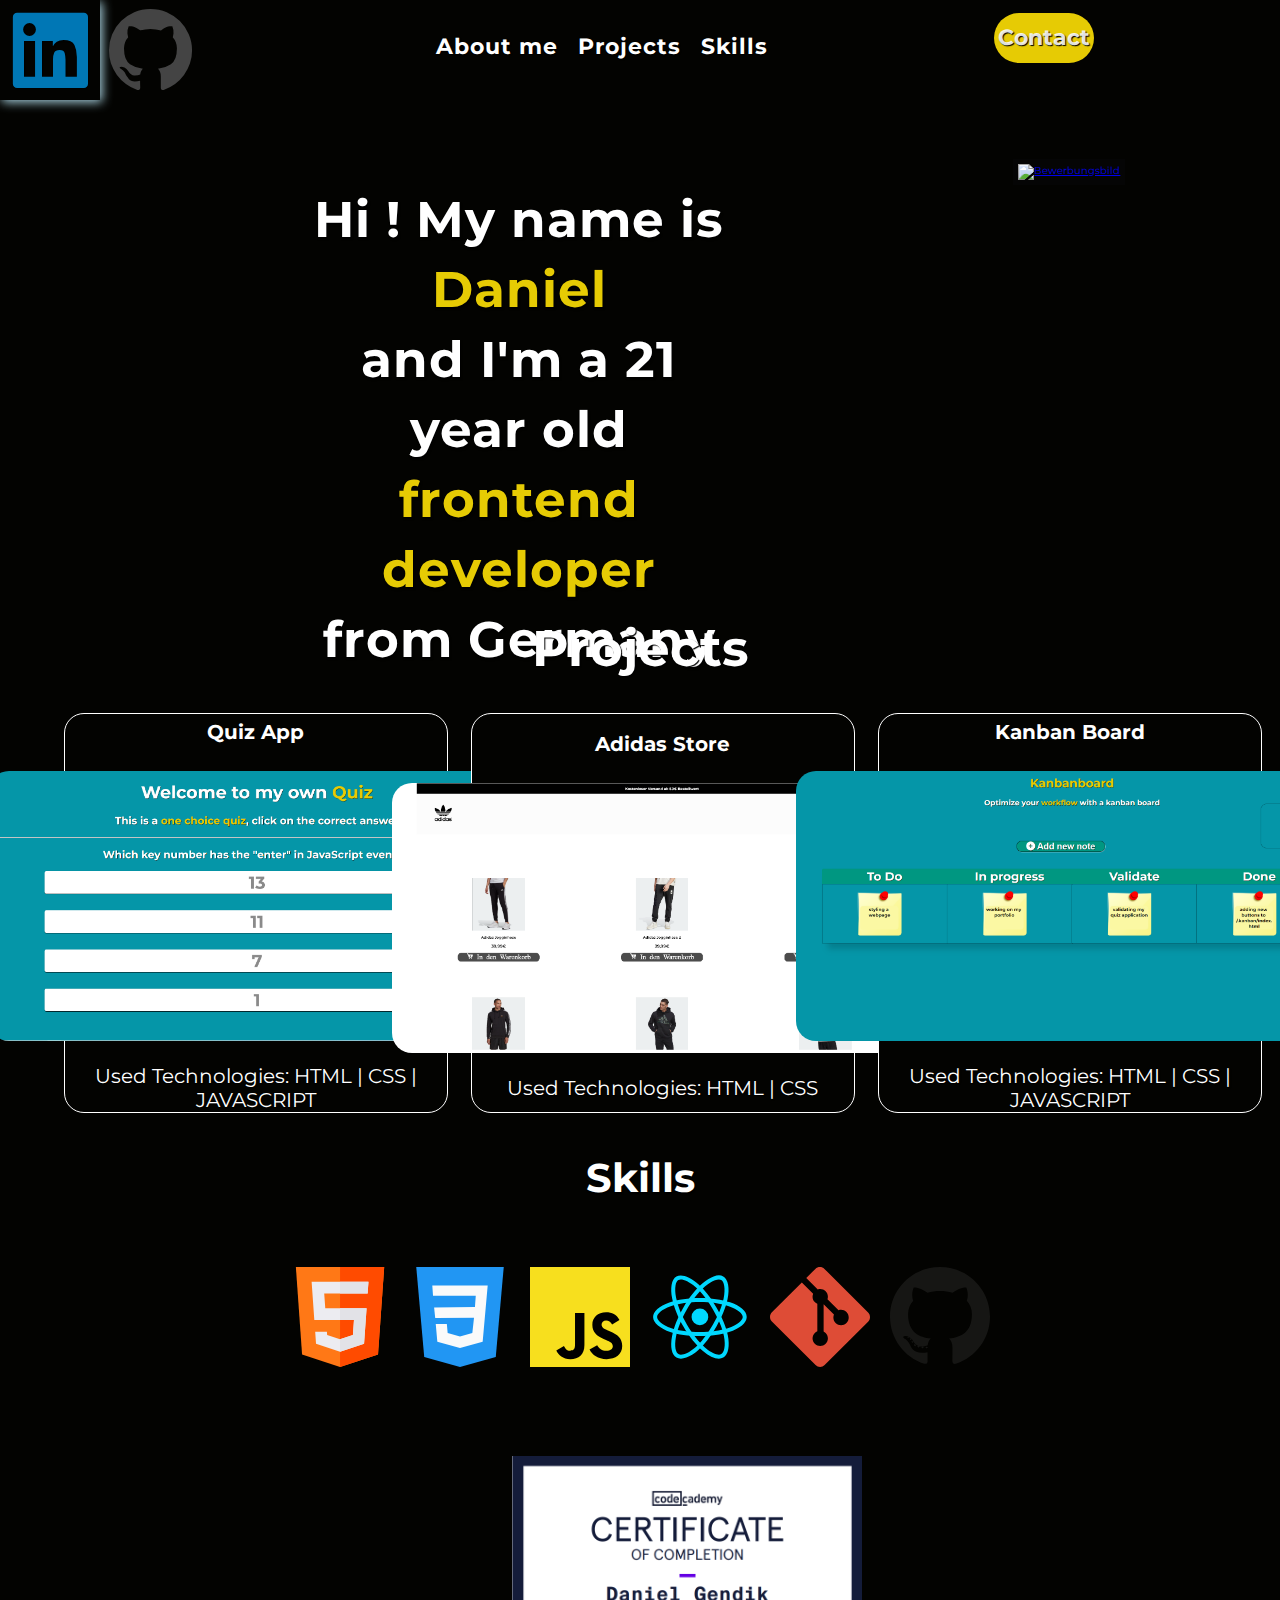
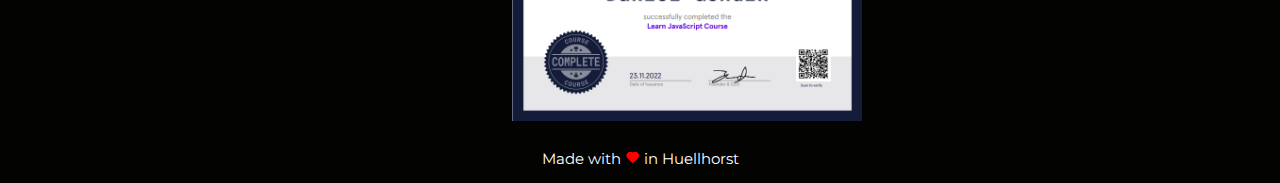
==== commit 15833578: "edit the design" ====
--- a/About me page/index.html
+++ b/About me page/index.html
@@ -106,10 +106,11 @@
                    <a href="https://ibb.co/VNdvb8j" 
                    target="_blank">
                    
-                   <img src="Bewerbungsbild.jpg"
+                   <img src="Bewerbungsbild3.png"
                     class="bewerbungsbild"
                     id="bewerbungsbild"
                     alt="Bewerbungsbild"
+                   
                    
                     
                     
@@ -122,12 +123,12 @@
                             <h1>TEst</h1>
                         </div>
             
-                 <div class="responsive-design-ctn col-s-12 col-12" > 
+                 <!-- <div class="responsive-design-ctn col-s-12 col-12" > 
                     <h1>Responsive Web Design</h1>
 
                 <img src="Responsive Design Bewerbungspage.png" id="responsive-design-img">
 
-            </div>
+            </div> -->
 
 
                 <h1>Projects</h1>
--- a/About me page/style.css
+++ b/About me page/style.css
@@ -17,11 +17,13 @@
 }
 body{
    
-    background-color: #0596A8;
+    background-color: #030301;
     margin:0; 
     font-family: 'Montserrat', sans-serif;
-}
-
+    background-image: url(https://images.unsplash.com/photo-1531297484001-80022131f5a1?ixlib=rb-4.0.3&ixid=MnwxMjA3fDB8MHxwaG90by1wYWdlfHx8fGVufDB8fHx8&auto=format&fit=crop&w=1120&q=80);
+    background-repeat: repeat-y;
+    background-position-x: center;
+}
 
 nav{
   display: flex;
@@ -43,6 +45,9 @@
   
 }
 
+#linkedin:hover{
+  box-shadow: 0.2rem 0.2rem 1rem lightblue;
+}
 .github-linkedin-ctn a:hover{
   background-color: #e6cb04;
 }
@@ -114,12 +119,12 @@
 }
     
 #bewerbungsbild{
-  border-radius: 50%;
   margin-left:50%;
-  border:0.2rem groove #e6cb04;
   overflow: hidden;
   height: 35rem;
   width: auto;
+  padding: 0.5rem;
+  background-color: rgba(5, 5, 5, 0.9);
   
   
 
@@ -285,6 +290,8 @@
   
   }
 
+  
+
 .nav-bar-phone a{
   display: block;
   justify-content: center;
@@ -317,18 +324,22 @@
 }
 
 #github-icon-href {
-  color: #000000	;
+  color: #444444	;
   font-size: 10rem;
   float: left;
   
-  
-  
+
+}
+
+#github-icon-href:hover{
+  box-shadow: 0.2rem 0.2rem 1rem lightblue;
 }
 .null{
   visibility: hidden;
 }
 
 .responsive-design-ctn{
+
   text-align: center;
   color: white;
   font-size: 2rem;
@@ -362,17 +373,15 @@
 
 .project-ctn{
   border: 1px solid #ffffff;
-  background-color: #0077b5;
+  background-color: #030301;
   border-radius: 2rem;
  
 }
 
 .project-ctn:hover{
-  background-color: #0a0a0a;
+  background-color: #0f0f08;
   box-shadow: 1px 1px 1px #000000;
 }
-
-
 
 
 
@@ -520,11 +529,12 @@
 
     
   html{
-    font-size: 8.5px;
+    font-size: 7.5px;
     margin-right:5%;
     margin-left:5%;
   }
 
+ 
   
   .projects-ctn{
     display: flex;
@@ -562,12 +572,13 @@
  
 
  #img-ctn{
-  padding-right: 25%;
+  padding-right: 60%;
  }
 
  #bewerbungsbild{
-  height: 40rem;
+  height: 30rem;
   width: auto;
+  
  }
 
  .skills-icons h3{
@@ -579,6 +590,10 @@
  }
 
  #contact-btn{
+  display: none;
+ }
+
+ .responsive-design-ctn h1{
   display: none;
  }
 
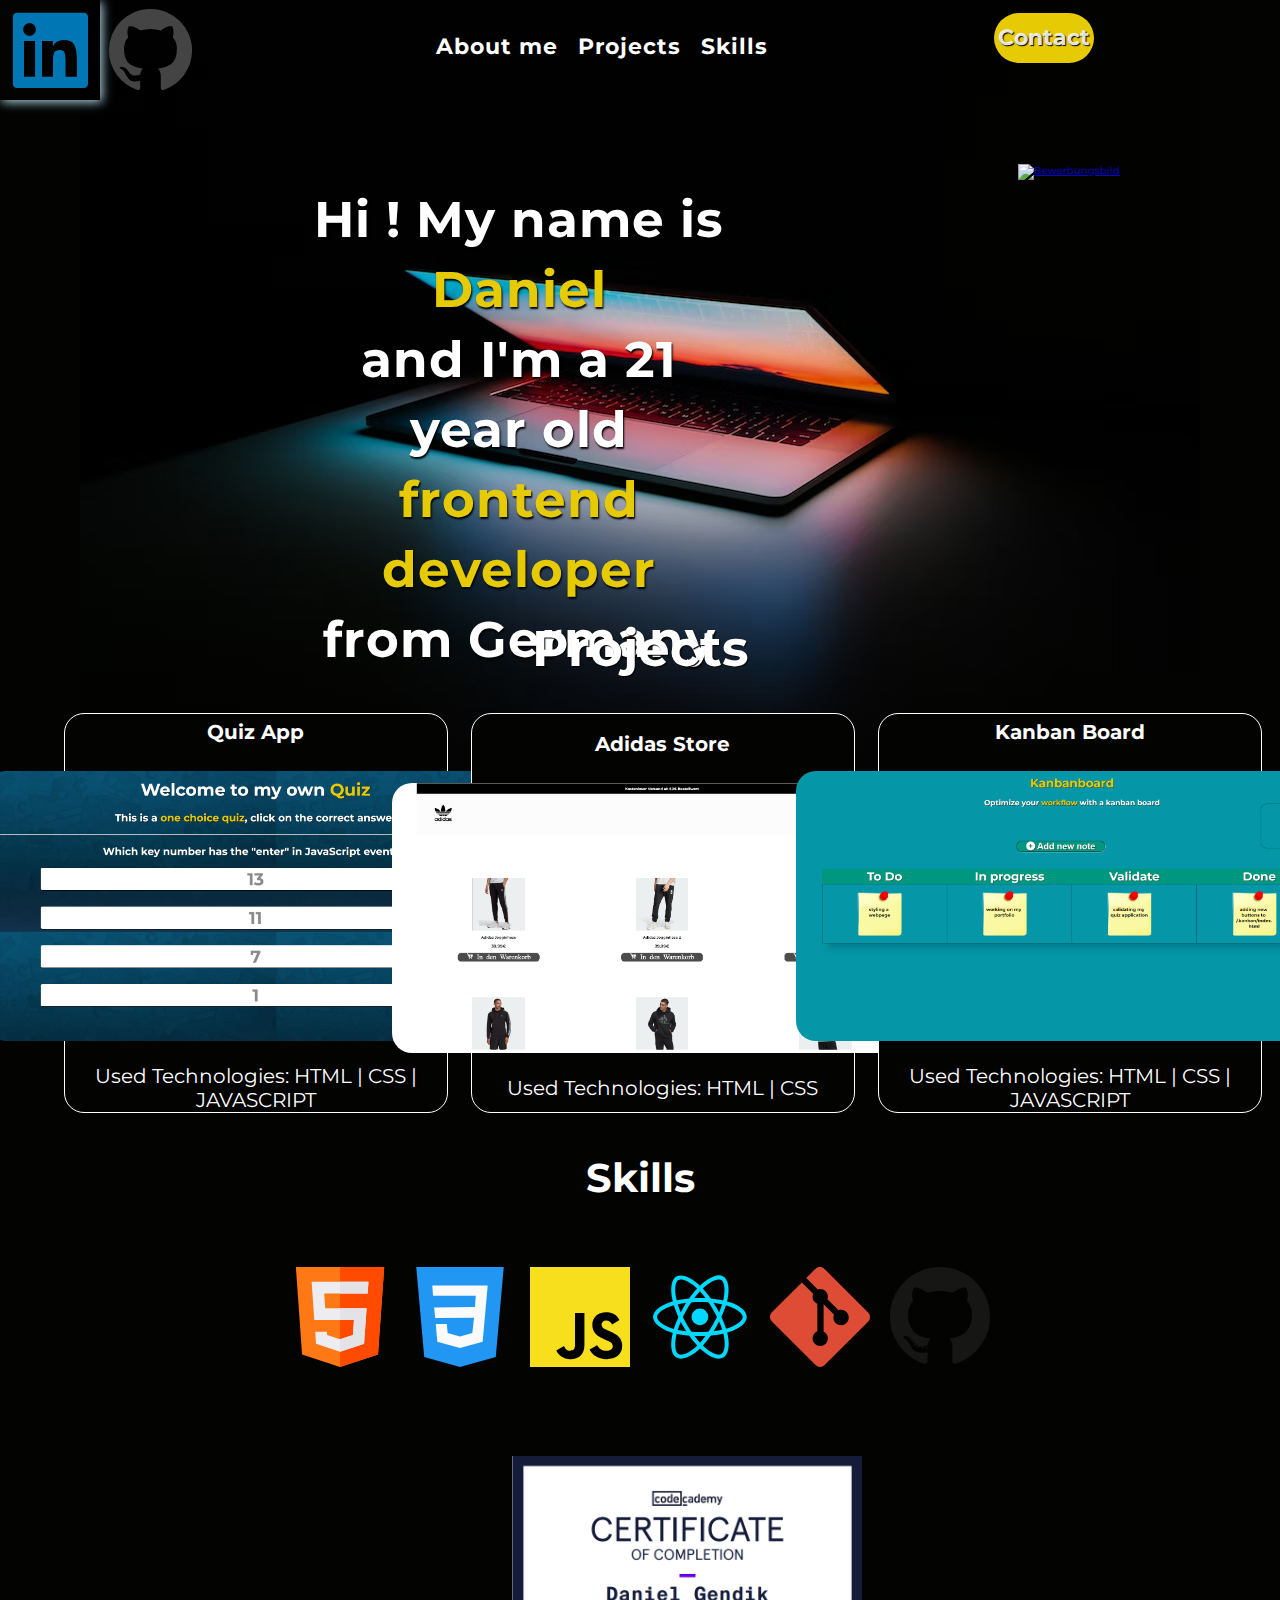
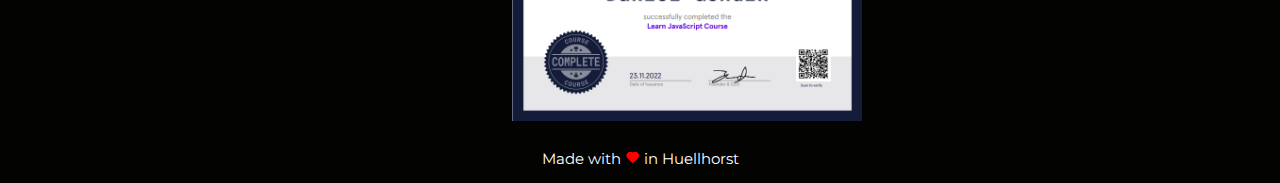
==== commit ff3ec81c: "change quiz app image" ====
--- a/About me page/index.html
+++ b/About me page/index.html
@@ -137,7 +137,7 @@
 
                 <div class="col-s-4 col-4 project-ctn" style="display: flex; flex-direction: column; justify-content: center; align-items: center;">
                     <h4 style="color: #ffffff; text-align: center; font-size: 2rem; ">Quiz App</h4>
-                <a href="https://quizappdanielg.netlify.app" target="_blank"><img src="quizapp.PNG" style="height:27rem ; text-align: center; border-radius: 2rem;"></a>
+                <a href="https://quizappdanielg.netlify.app" target="_blank"><img src="quizappscreen.PNG" style="height:27rem ; text-align: center; border-radius: 2rem;"></a>
                 <p style="font-size: 2rem; color: white; text-align: center; text-shadow: 1px 1px 1px #000000;">Used Technologies: HTML  |   CSS   |   JAVASCRIPT</p>
 
                  </div>
--- a/About me page/style.css
+++ b/About me page/style.css
@@ -20,8 +20,9 @@
     background-color: #030301;
     margin:0; 
     font-family: 'Montserrat', sans-serif;
-    background-image: url(https://images.unsplash.com/photo-1531297484001-80022131f5a1?ixlib=rb-4.0.3&ixid=MnwxMjA3fDB8MHxwaG90by1wYWdlfHx8fGVufDB8fHx8&auto=format&fit=crop&w=1120&q=80);
-    background-repeat: repeat-y;
+    background-image: url(Background.avif);
+    /* background-repeat: repeat-y; */
+    background-repeat: no-repeat;
     background-position-x: center;
 }
 
@@ -124,7 +125,7 @@
   height: 35rem;
   width: auto;
   padding: 0.5rem;
-  background-color: rgba(5, 5, 5, 0.9);
+  
   
   
 
@@ -242,6 +243,8 @@
 #img-ctn{
  float:right;
  height: 38rem;
+
+ 
   
 }
 
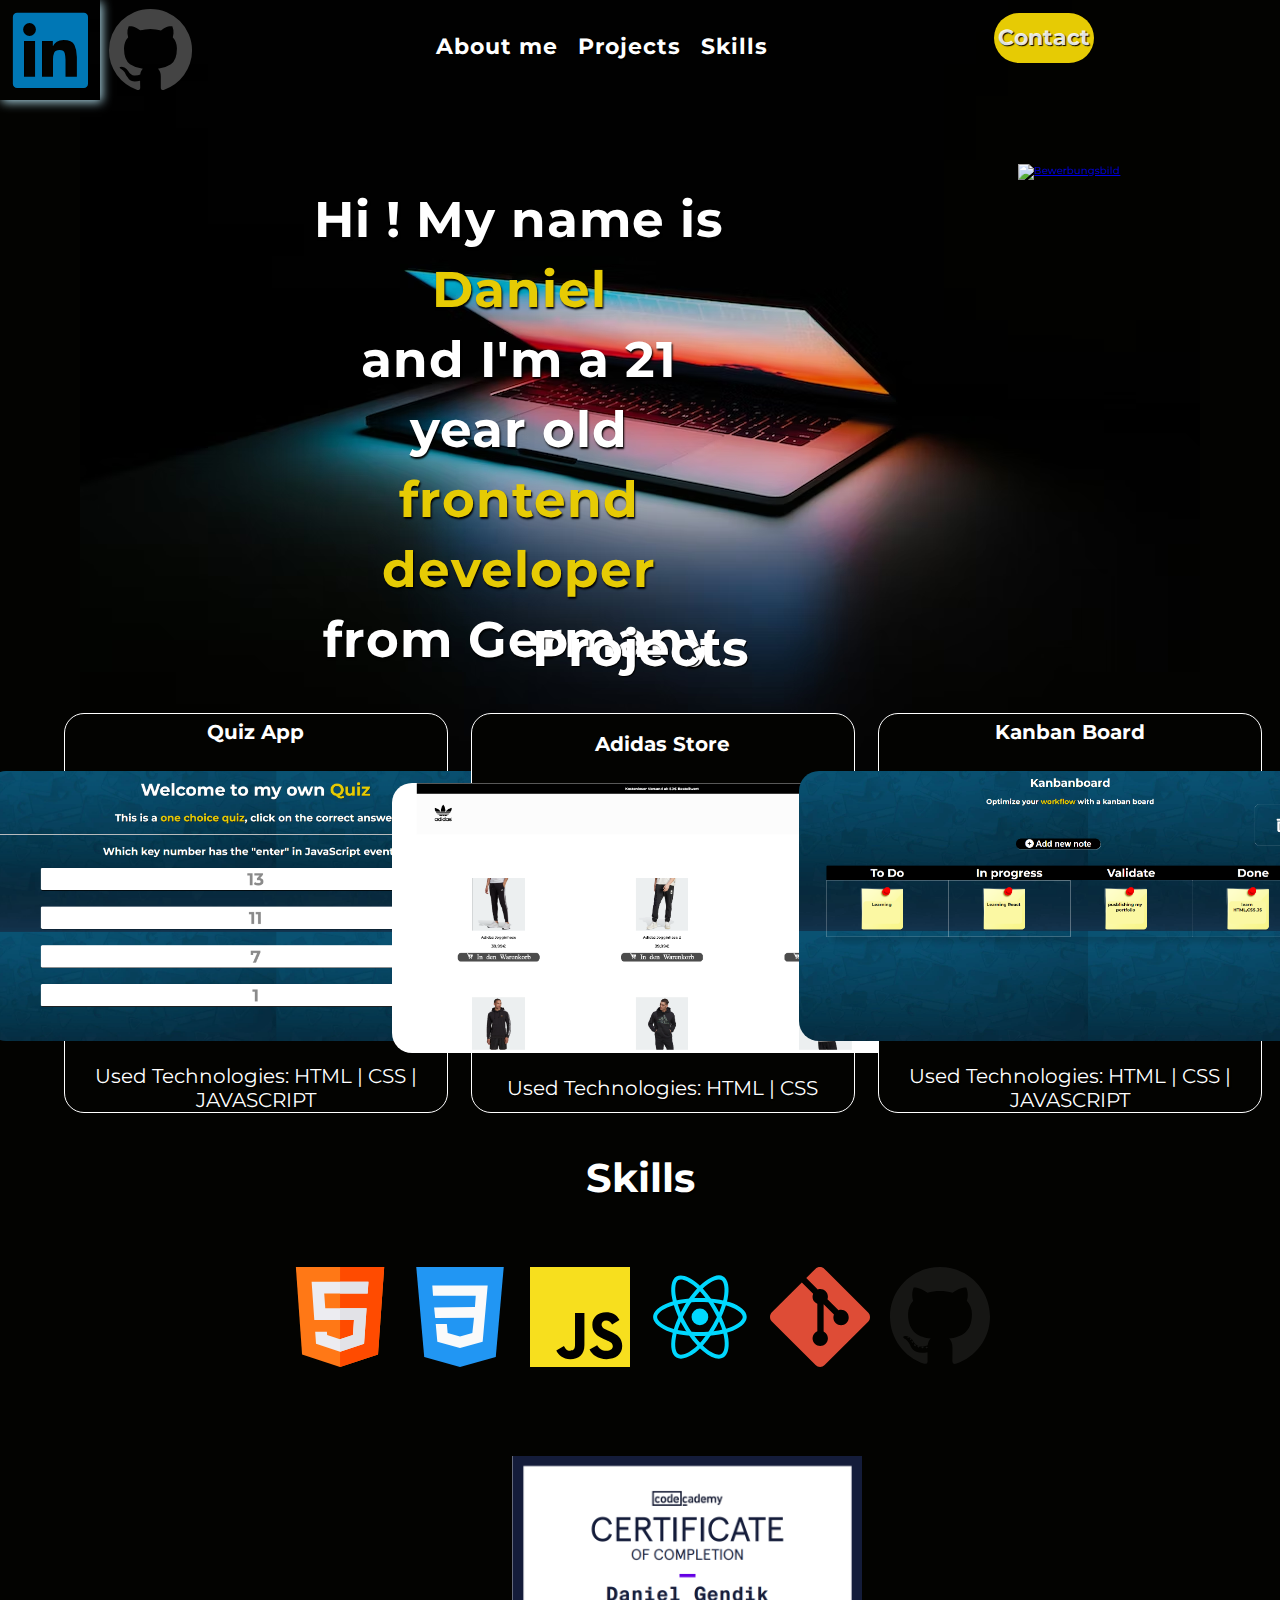
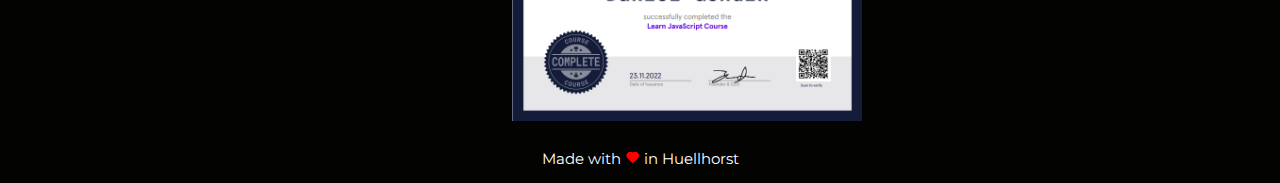
==== commit 92a526f5: "changign project links" ====
--- a/About me page/index.html
+++ b/About me page/index.html
@@ -151,7 +151,7 @@
 
                  <div class="col-s-4 col-4 project-ctn"  style="display: flex; flex-direction: column; justify-content: center; align-items: center;">
                     <h4 style="color: #ffffff; text-align: center; font-size: 2rem; ">Kanban Board</h4>
-                    <a href="https://daniel-gendik-kanban.netlify.app" target="_blank"><img src="kanbanapp screenshot.PNG" style="height:27rem ; text-align: center; border-radius: 2rem;" ></a>
+                    <a href="https://daniel-gendik-kanban.netlify.app" target="_blank"><img src="Kanban screen.PNG" style="height:27rem ; text-align: center; border-radius: 2rem;" ></a>
                     <p style="font-size: 2rem; color: white; text-align: center; text-shadow: 1px 1px 1px #000000;">Used Technologies: HTML  |   CSS   |   JAVASCRIPT</p>
     
                      </div>
--- a/About me page/style.css
+++ b/About me page/style.css
@@ -237,6 +237,7 @@
 
 #description{
  text-align: center;
+ 
 
 }
 
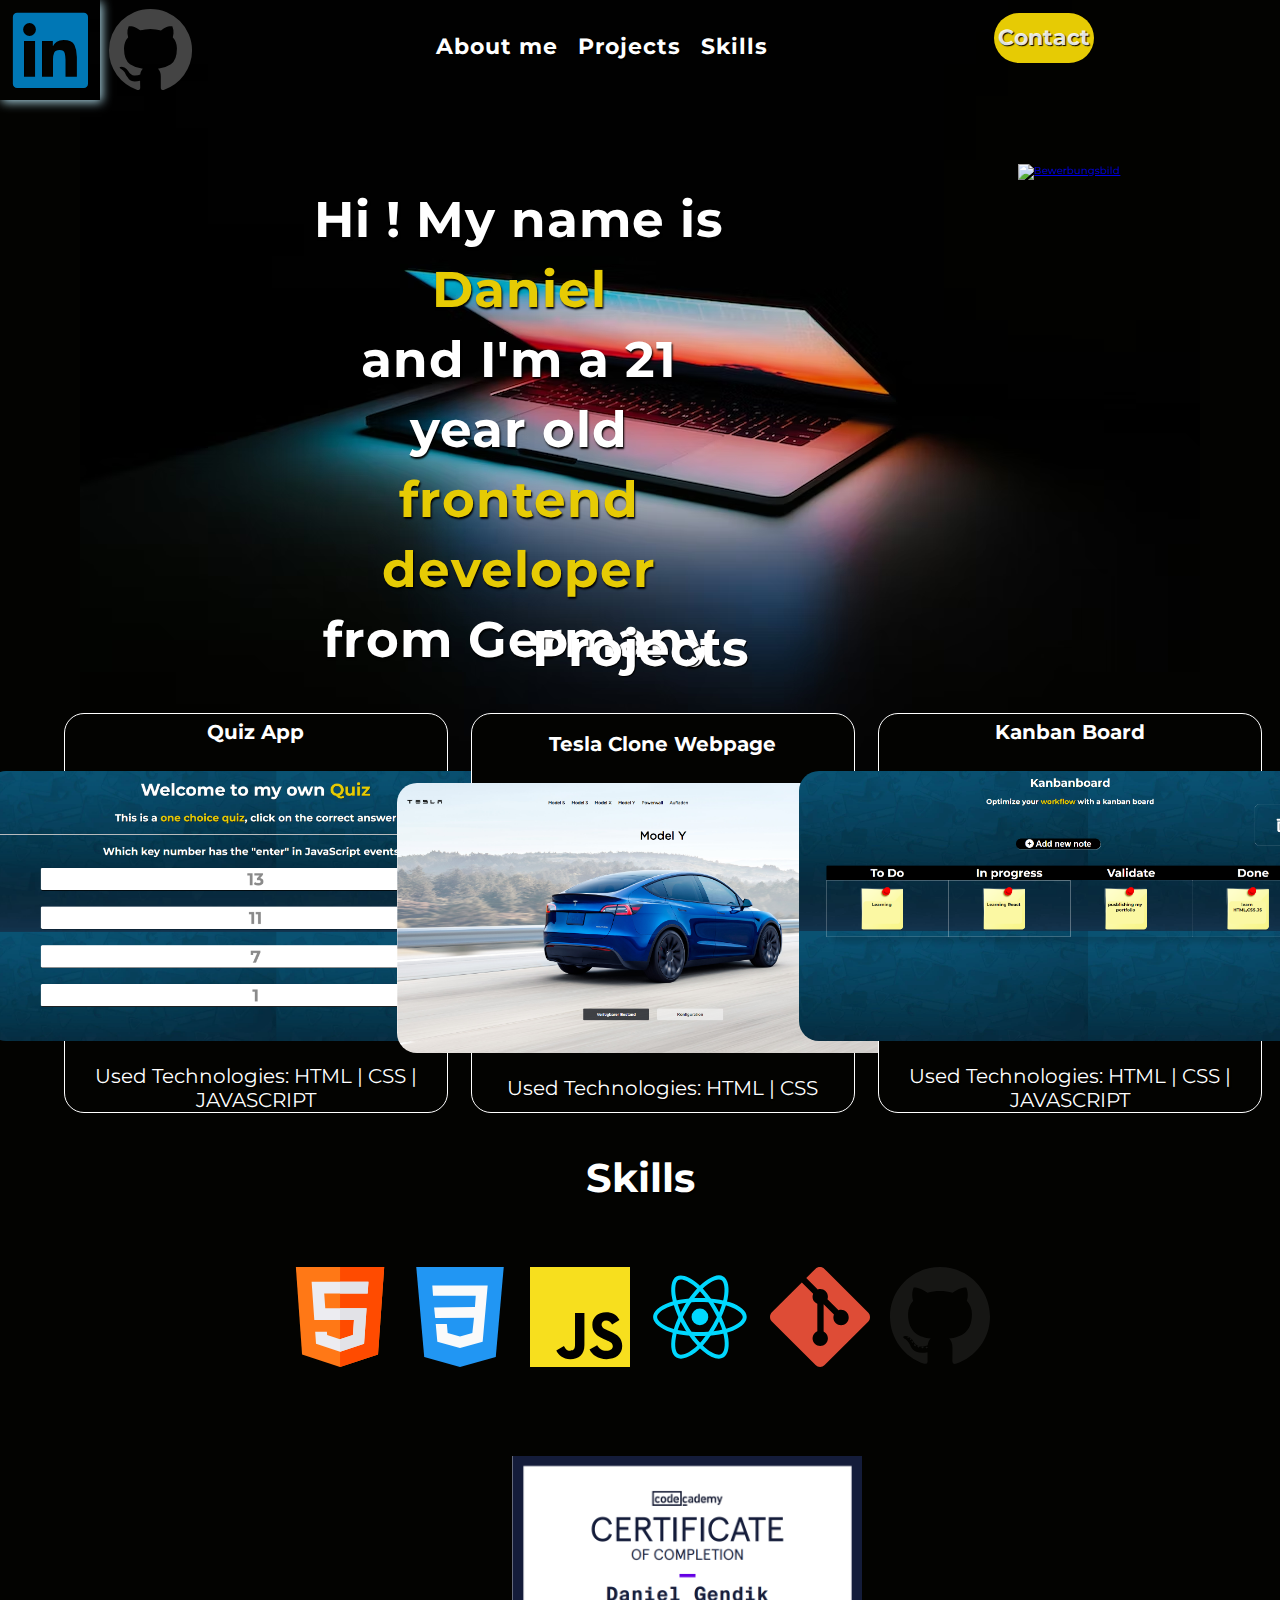
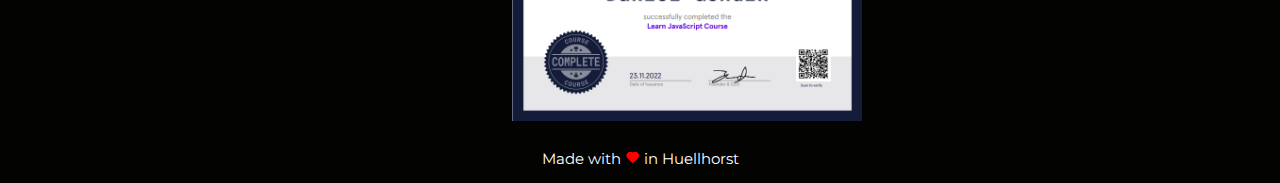
==== commit c7dea748: "add tesla clone link" ====
--- a/About me page/index.html
+++ b/About me page/index.html
@@ -143,8 +143,8 @@
                  </div>
 
                  <div class="col-s-4 col-4 project-ctn"  style="display: flex; flex-direction: column; justify-content: center; align-items: center; "> 
-                    <h4 style="color: #ffffff; text-align: center; font-size: 2rem; ">Adidas Store</h4>
-                    <a href="https://adidasstoredanielg.netlify.app" target="_blank"><img src="adidas store.PNG" style="height:27rem ; text-align: center; border-radius: 2rem;"></a>
+                    <h4 style="color: #ffffff; text-align: center; font-size: 2rem; ">Tesla Clone Webpage</h4>
+                    <a href="https://tesla-clone-webpage.netlify.app" target="_blank"><img src="Tesla Clone screen.PNG" style="height:27rem ; text-align: center; border-radius: 2rem;"></a>
                     <p style="font-size: 2rem; color: white; text-align: center; text-shadow: 1px 1px 1px #000000;">Used Technologies: HTML  |   CSS   </p>
     
                      </div>
